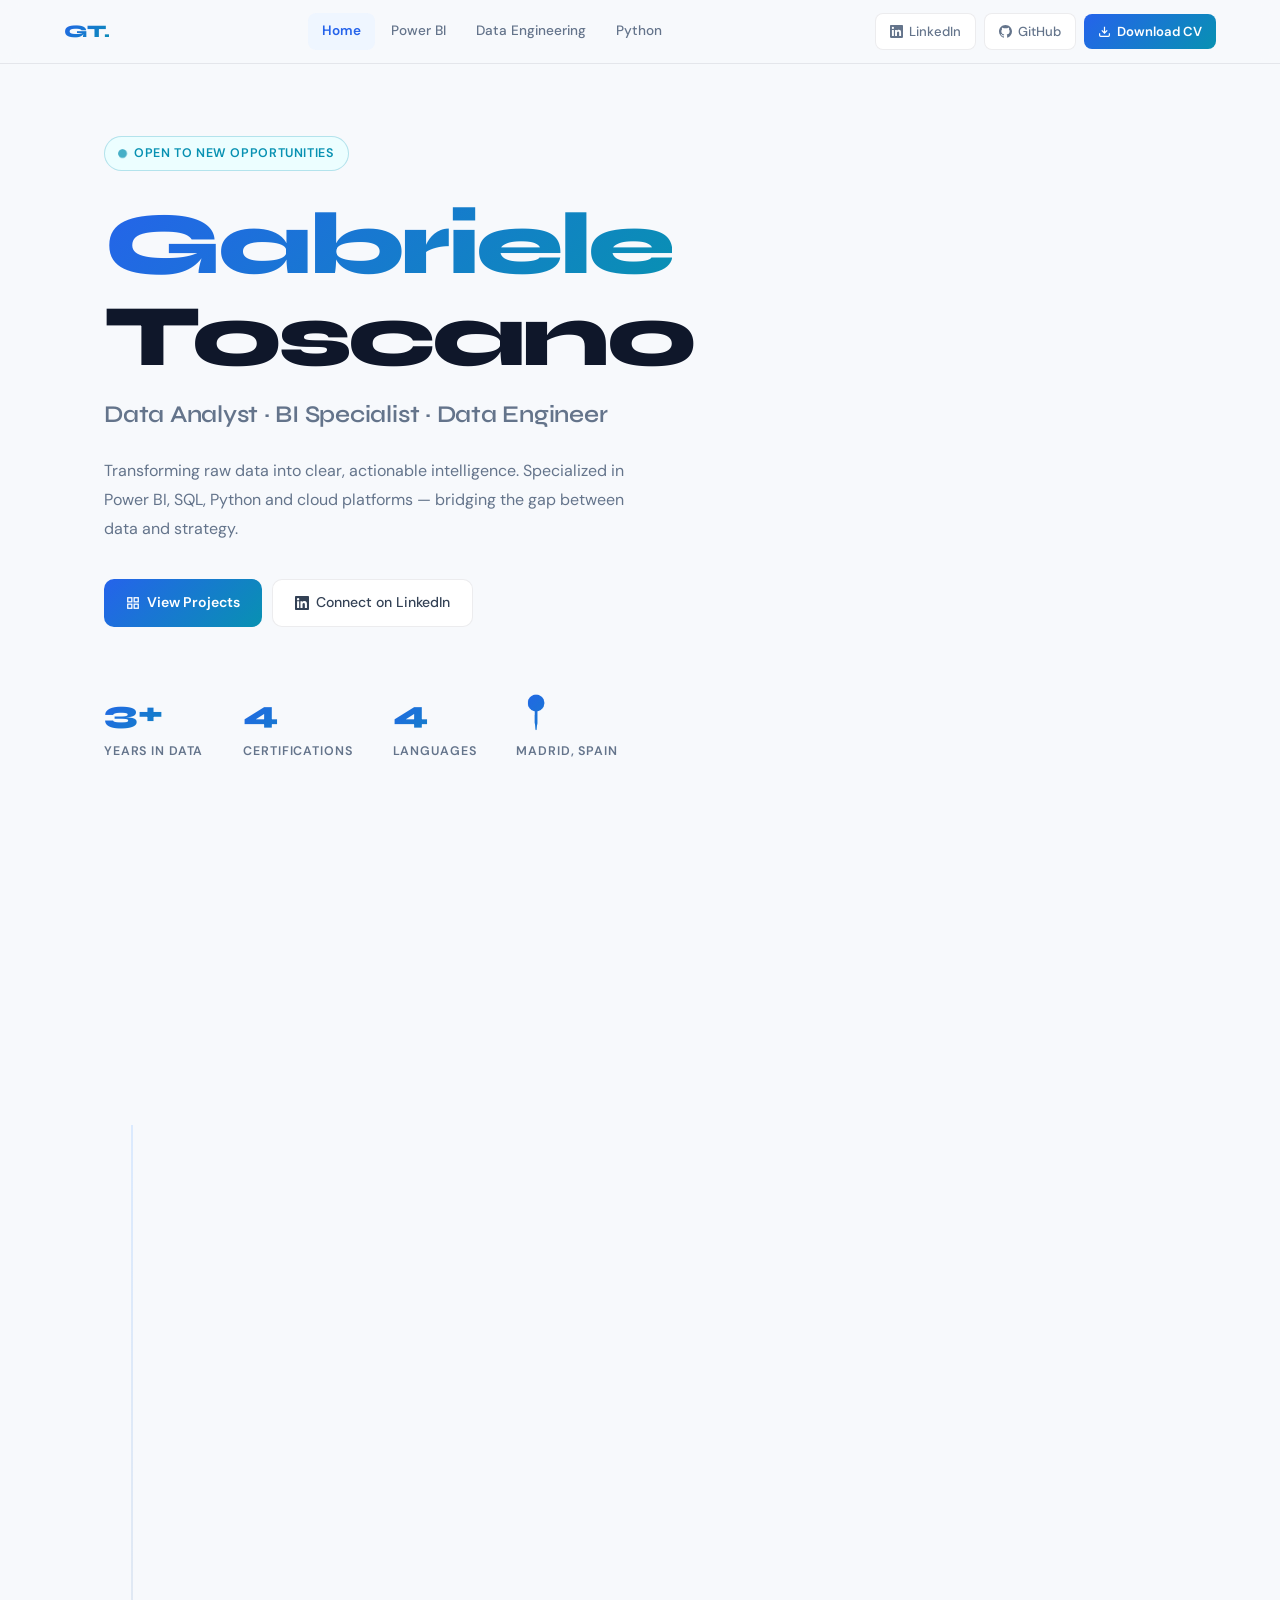
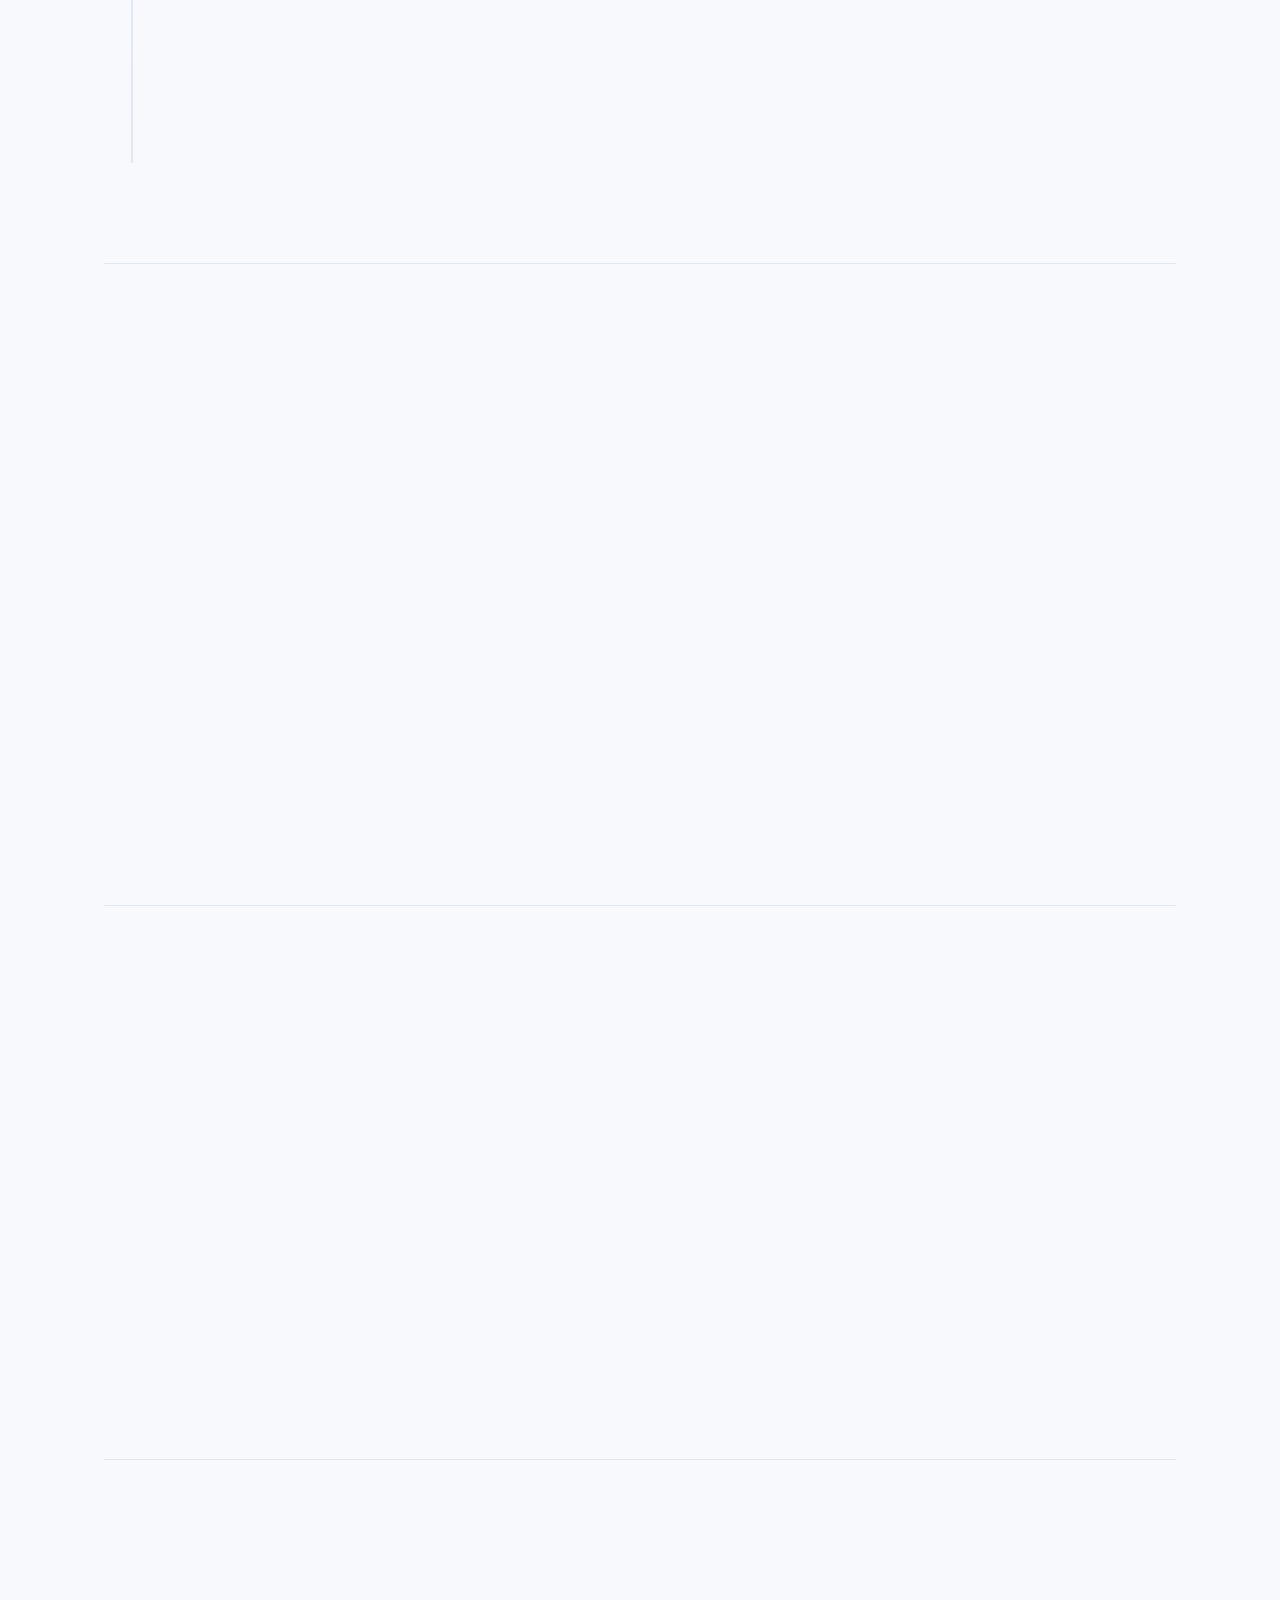
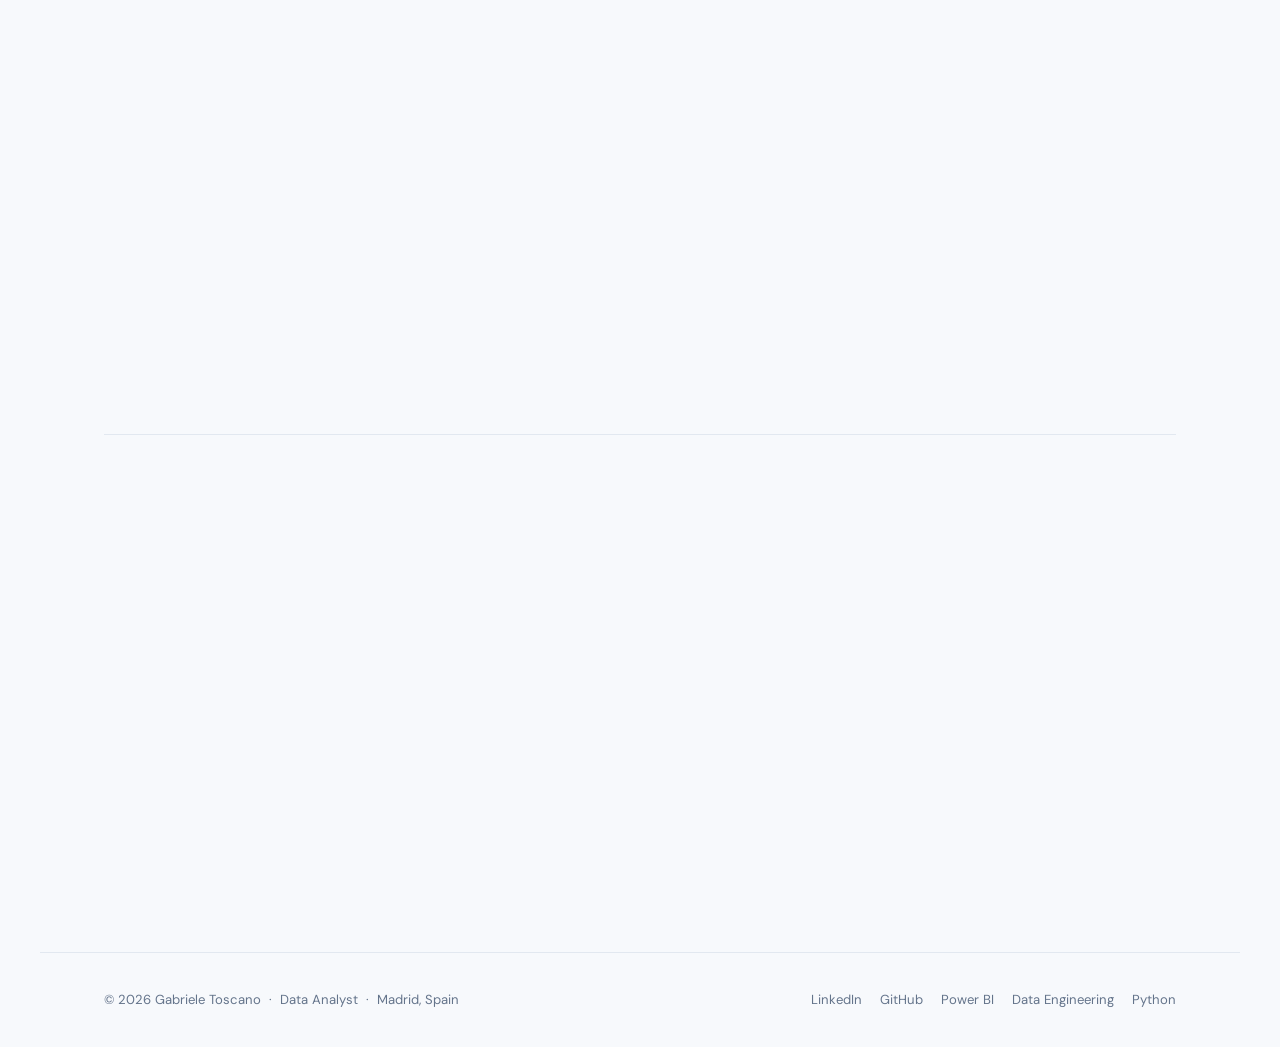
==== index.html @ 4042daa1 "Add files via upload" ====
<!DOCTYPE html>
<html lang="en">
<head>
  <meta charset="UTF-8">
  <meta http-equiv="refresh" content="0; url=home.html">
  <meta name="viewport" content="width=device-width, initial-scale=1.0">
  <title>Gabriele Toscano — Data Analyst</title>
  <style>
    body { margin: 0; background: #F7F9FC; display: flex; align-items: center; justify-content: center; min-height: 100vh; font-family: system-ui, sans-serif; }
    a { color: #2563EB; font-weight: 600; }
  </style>
</head>
<body>
  <p>Redirecting… <a href="home.html">Click here</a> if not redirected.</p>
</body>
</html>
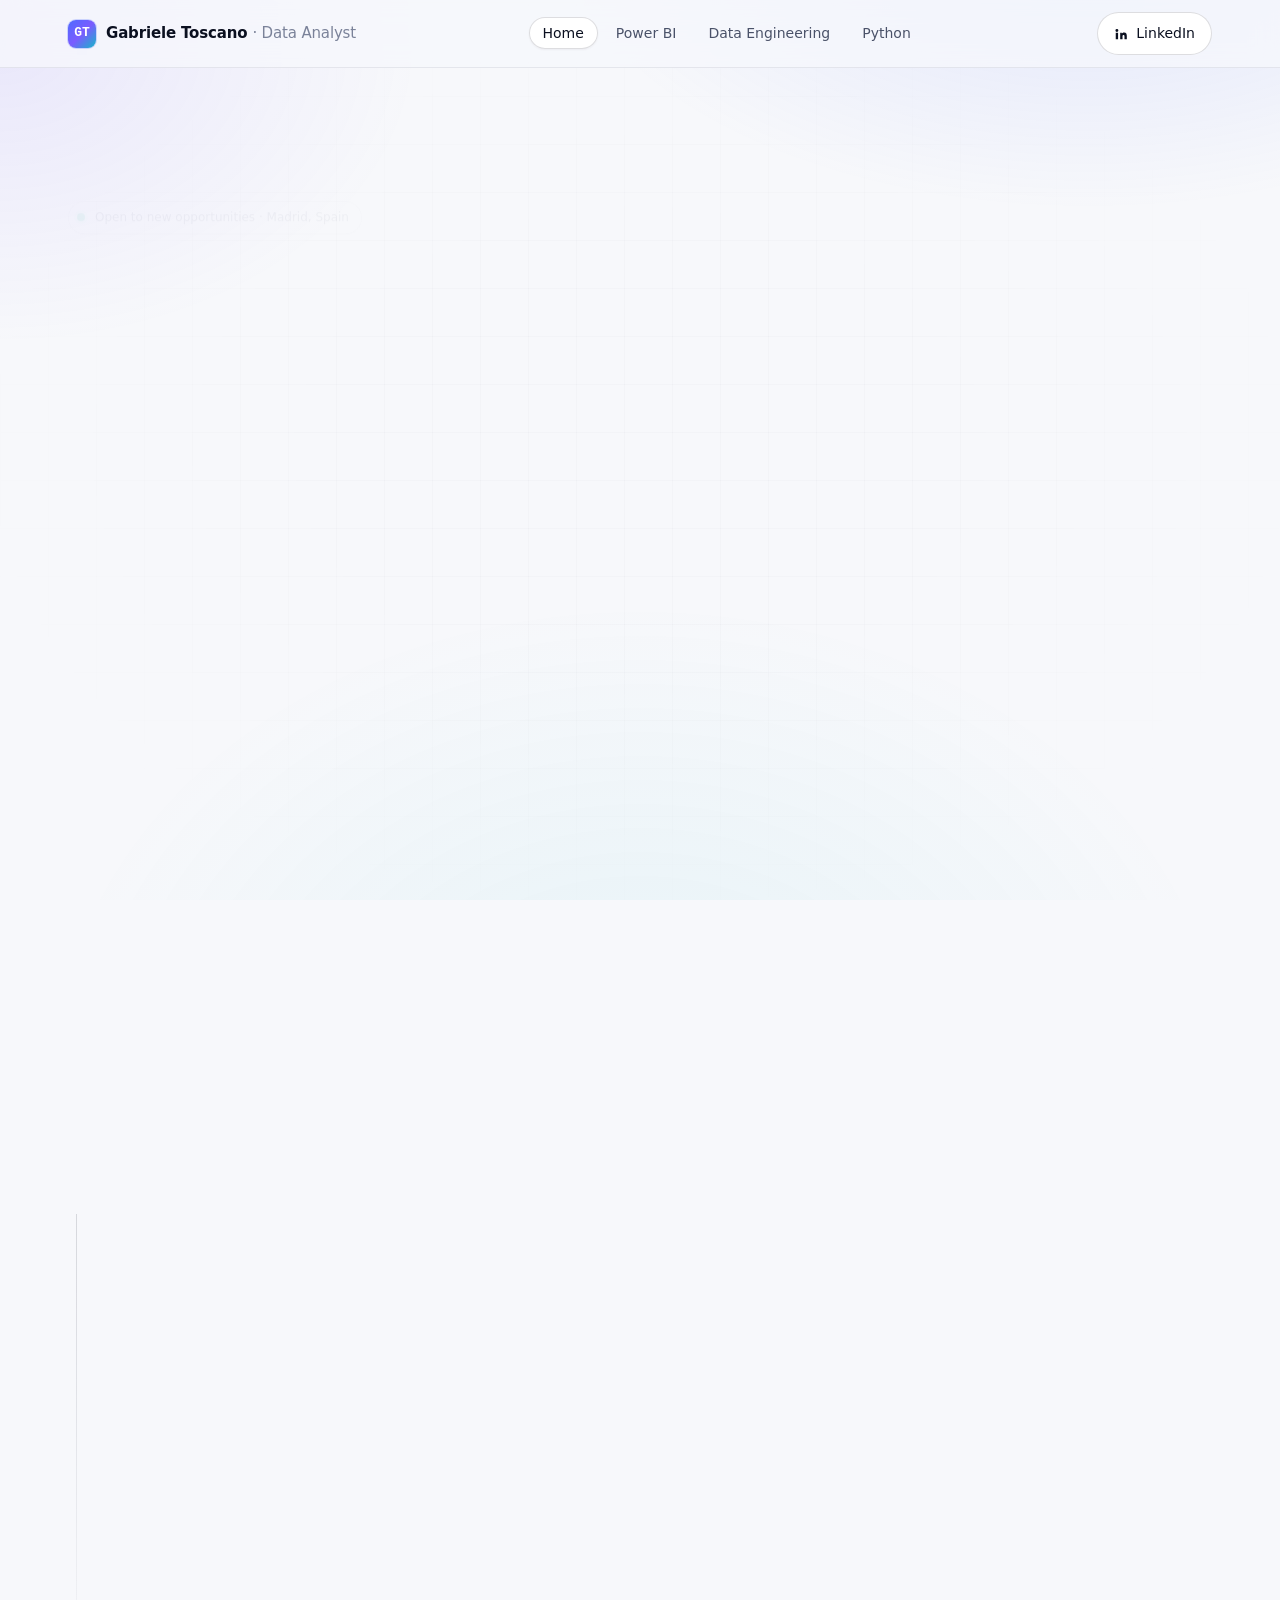
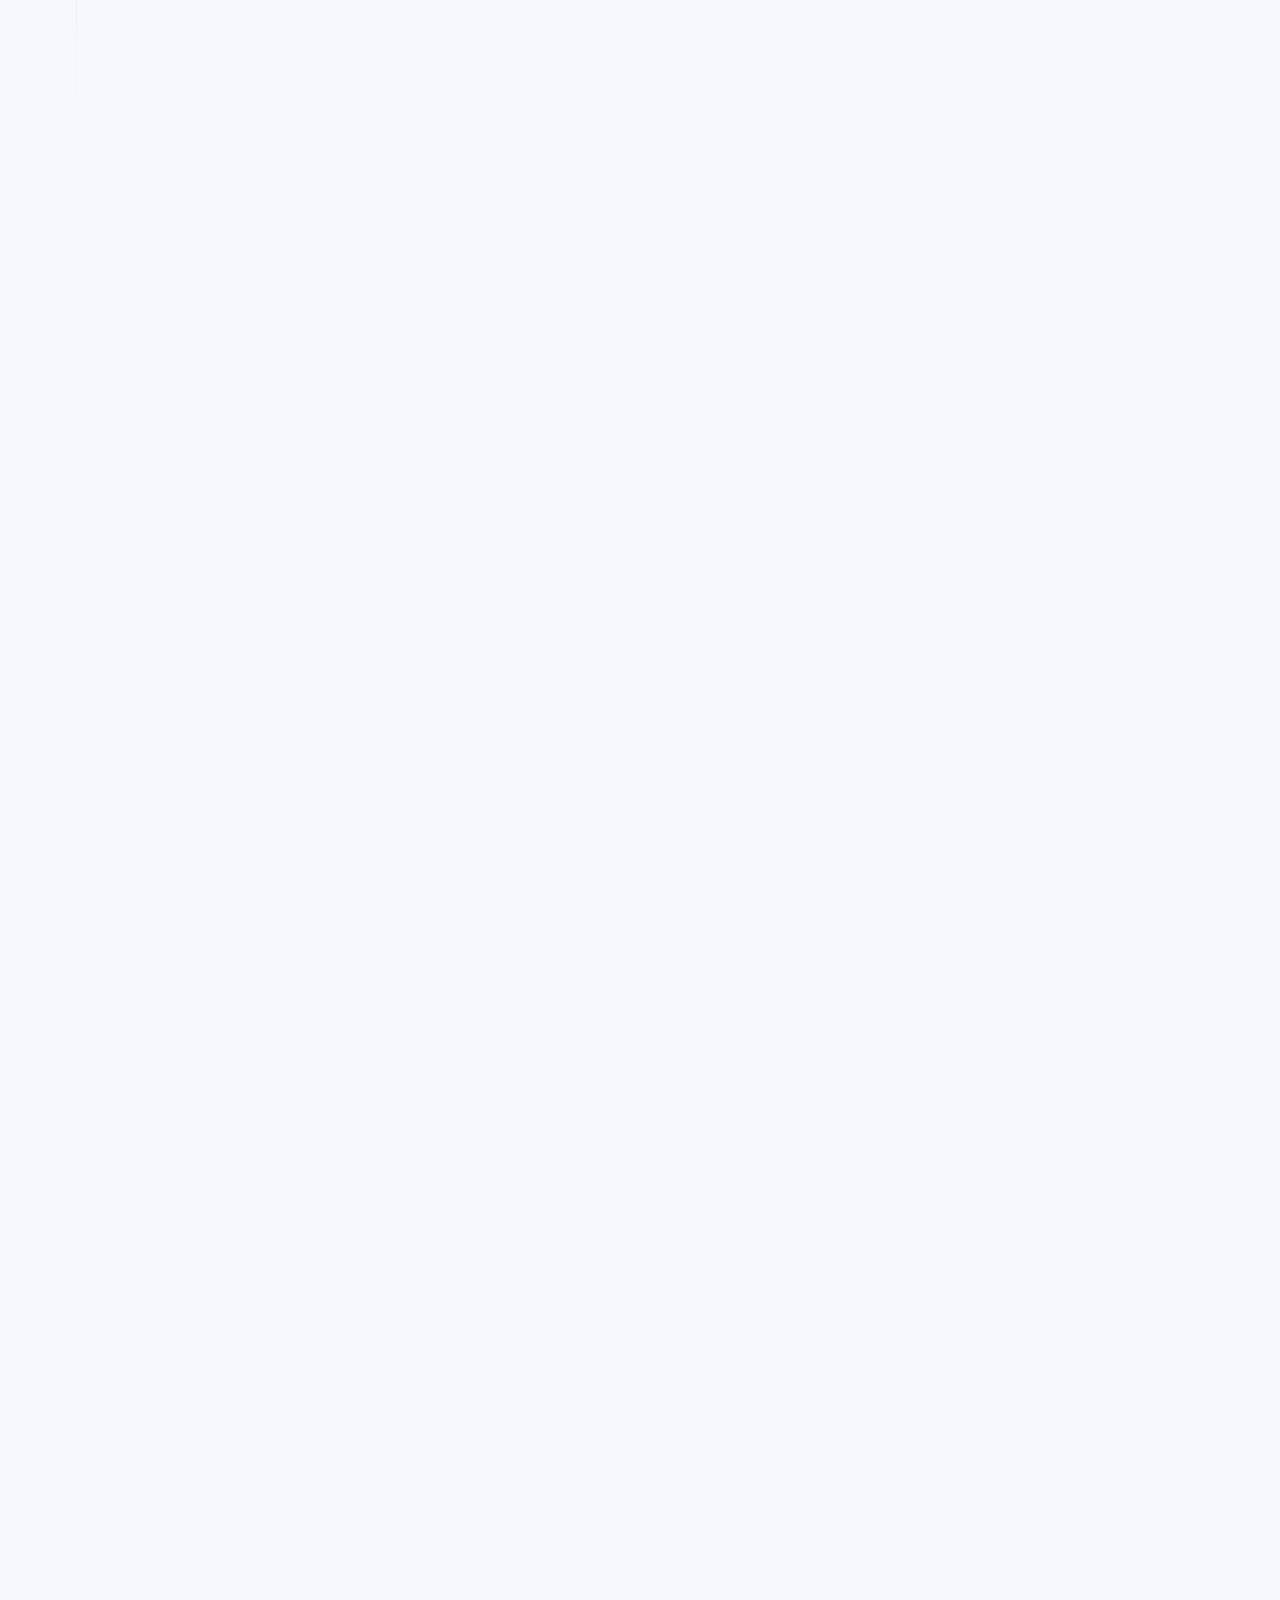
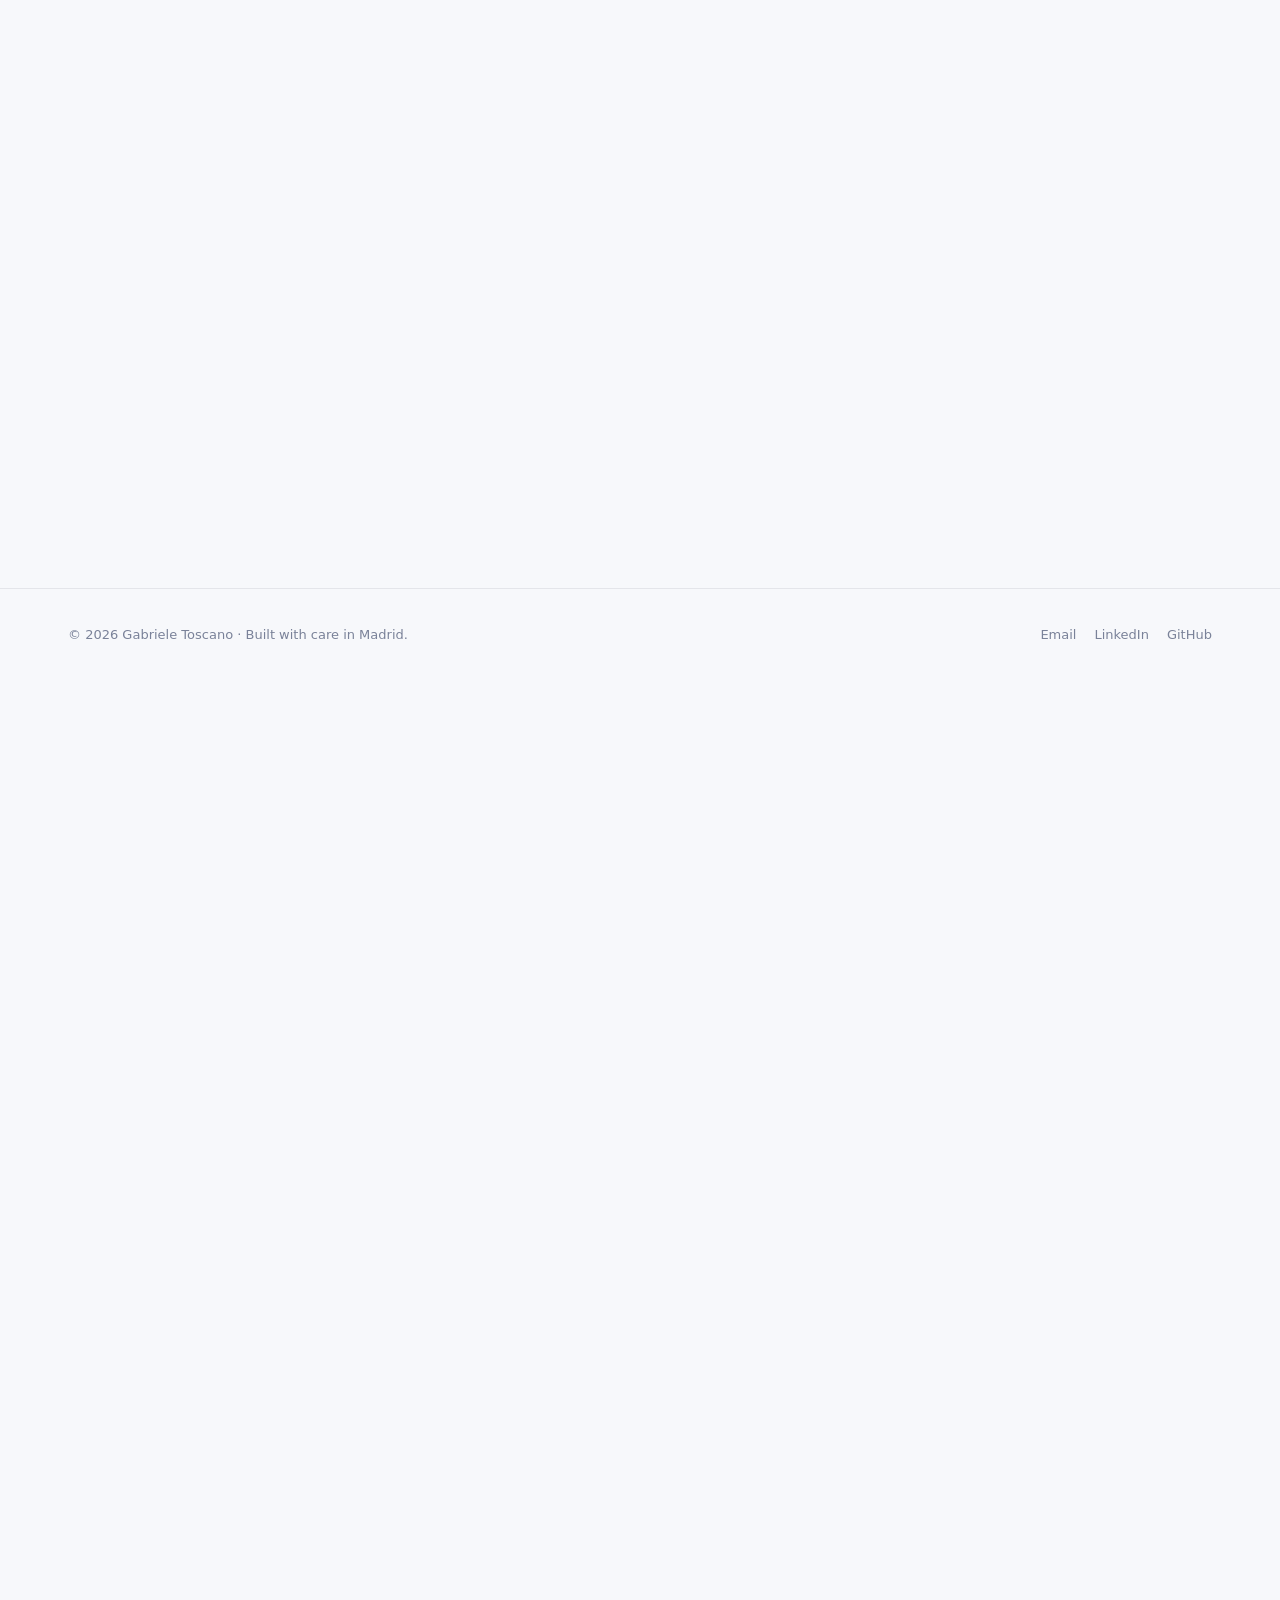
==== commit 7b7a6e78: "Convert pages to clean URLs using directory/index.html structure Each page now lives at its own fold" ====
--- a/index.html
+++ b/index.html
@@ -2,7 +2,7 @@
 <html lang="en">
 <head>
   <meta charset="UTF-8">
-  <meta http-equiv="refresh" content="0; url=home.html">
+  <meta http-equiv="refresh" content="0; url=home/">
   <meta name="viewport" content="width=device-width, initial-scale=1.0">
   <title>Gabriele Toscano — Data Analyst</title>
   <style>
@@ -11,6 +11,6 @@
   </style>
 </head>
 <body>
-  <p>Redirecting… <a href="home.html">Click here</a> if not redirected.</p>
+  <p>Redirecting… <a href="home/">Click here</a> if not redirected.</p>
 </body>
 </html>
